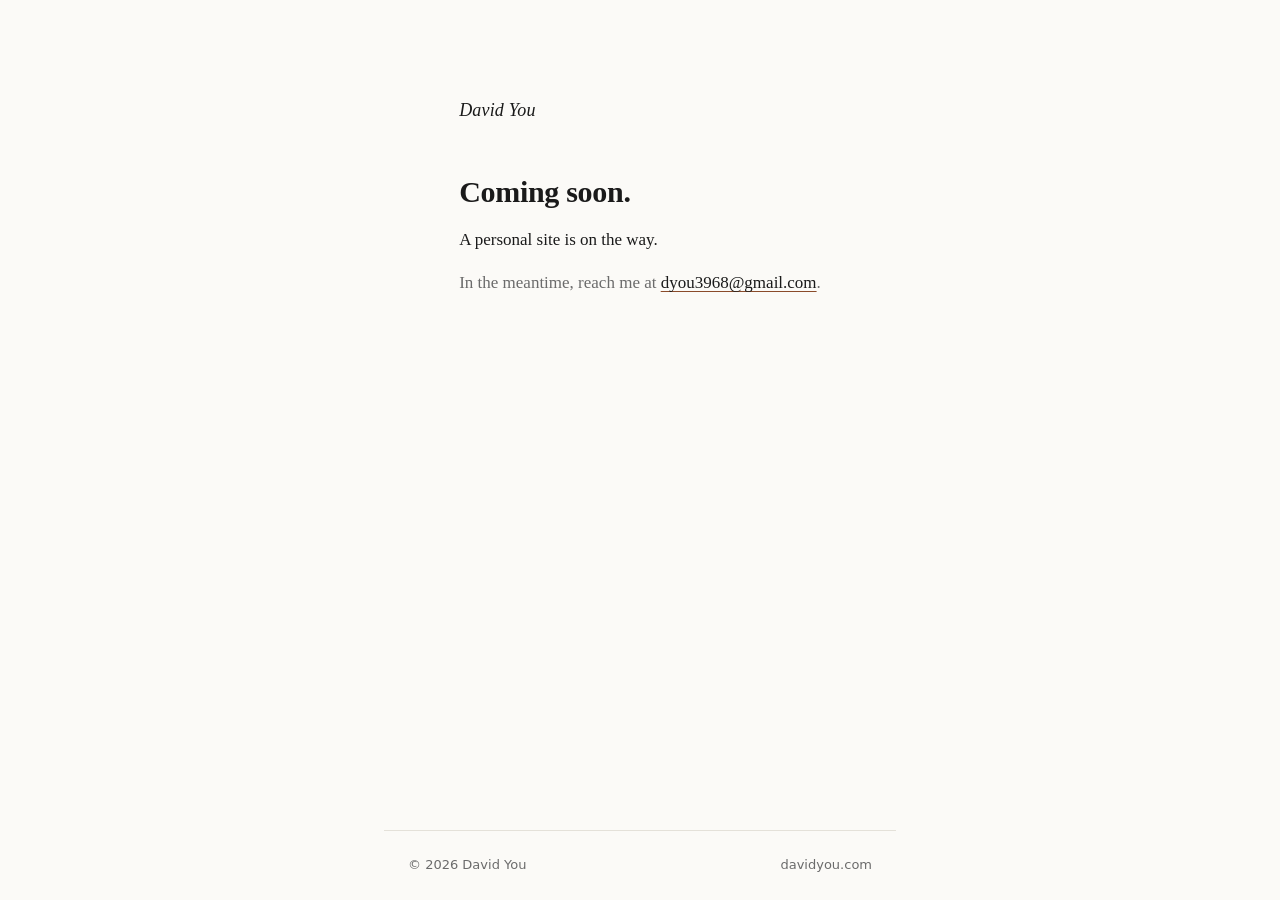
==== index.html @ a307238a "Initial commit: coming-soon landing page Static single-page site with CNAME for davidyou.com, README" ====
<!doctype html>
<html lang="en">
<head>
  <meta charset="utf-8" />
  <meta name="viewport" content="width=device-width, initial-scale=1" />
  <title>David You</title>
  <meta name="description" content="David You — personal site. Coming soon." />
  <style>
    :root {
      --bg: #fbfaf7;
      --ink: #1a1a1a;
      --muted: #6b6b6b;
      --rule: #e4e1d9;
      --accent: #8a4b2a;
      --serif: "Source Serif Pro", "Source Serif 4", "Charter", "Georgia", serif;
      --sans: "Inter", system-ui, -apple-system, "Segoe UI", sans-serif;
    }

    * { box-sizing: border-box; }

    html { -webkit-text-size-adjust: 100%; }

    body {
      margin: 0;
      min-height: 100vh;
      background: var(--bg);
      color: var(--ink);
      font-family: var(--serif);
      font-size: 1.0625rem;
      line-height: 1.6;
      font-feature-settings: "kern", "liga";
      -webkit-font-smoothing: antialiased;
      display: flex;
      flex-direction: column;
    }

    a {
      color: var(--ink);
      text-decoration: underline;
      text-decoration-color: var(--accent);
      text-decoration-thickness: 1px;
      text-underline-offset: 3px;
    }
    a:hover { color: var(--accent); }

    main {
      flex: 1;
      max-width: 32rem;
      margin: 0 auto;
      padding: 6rem 1.5rem 2rem;
    }

    .name {
      font-family: var(--serif);
      font-style: italic;
      font-size: 1.125rem;
      letter-spacing: 0.01em;
      margin-bottom: 3rem;
    }

    h1 {
      font-size: 1.875rem;
      line-height: 1.25;
      font-weight: 600;
      margin: 0 0 1rem;
      letter-spacing: -0.01em;
    }

    p { margin: 0 0 1rem; color: var(--muted); }
    p.lede { color: var(--ink); }

    footer {
      max-width: 32rem;
      width: 100%;
      margin: 0 auto;
      padding: 1.5rem;
      border-top: 1px solid var(--rule);
      font-family: var(--sans);
      font-size: 0.8125rem;
      color: var(--muted);
      display: flex;
      justify-content: space-between;
    }
  </style>
</head>
<body>
  <main>
    <div class="name">David You</div>
    <h1>Coming soon.</h1>
    <p class="lede">A personal site is on the way.</p>
    <p>In the meantime, reach me at <a href="mailto:dyou3968@gmail.com">dyou3968@gmail.com</a>.</p>
  </main>

  <footer>
    <span>&copy; 2026 David You</span>
    <span>davidyou.com</span>
  </footer>
</body>
</html>
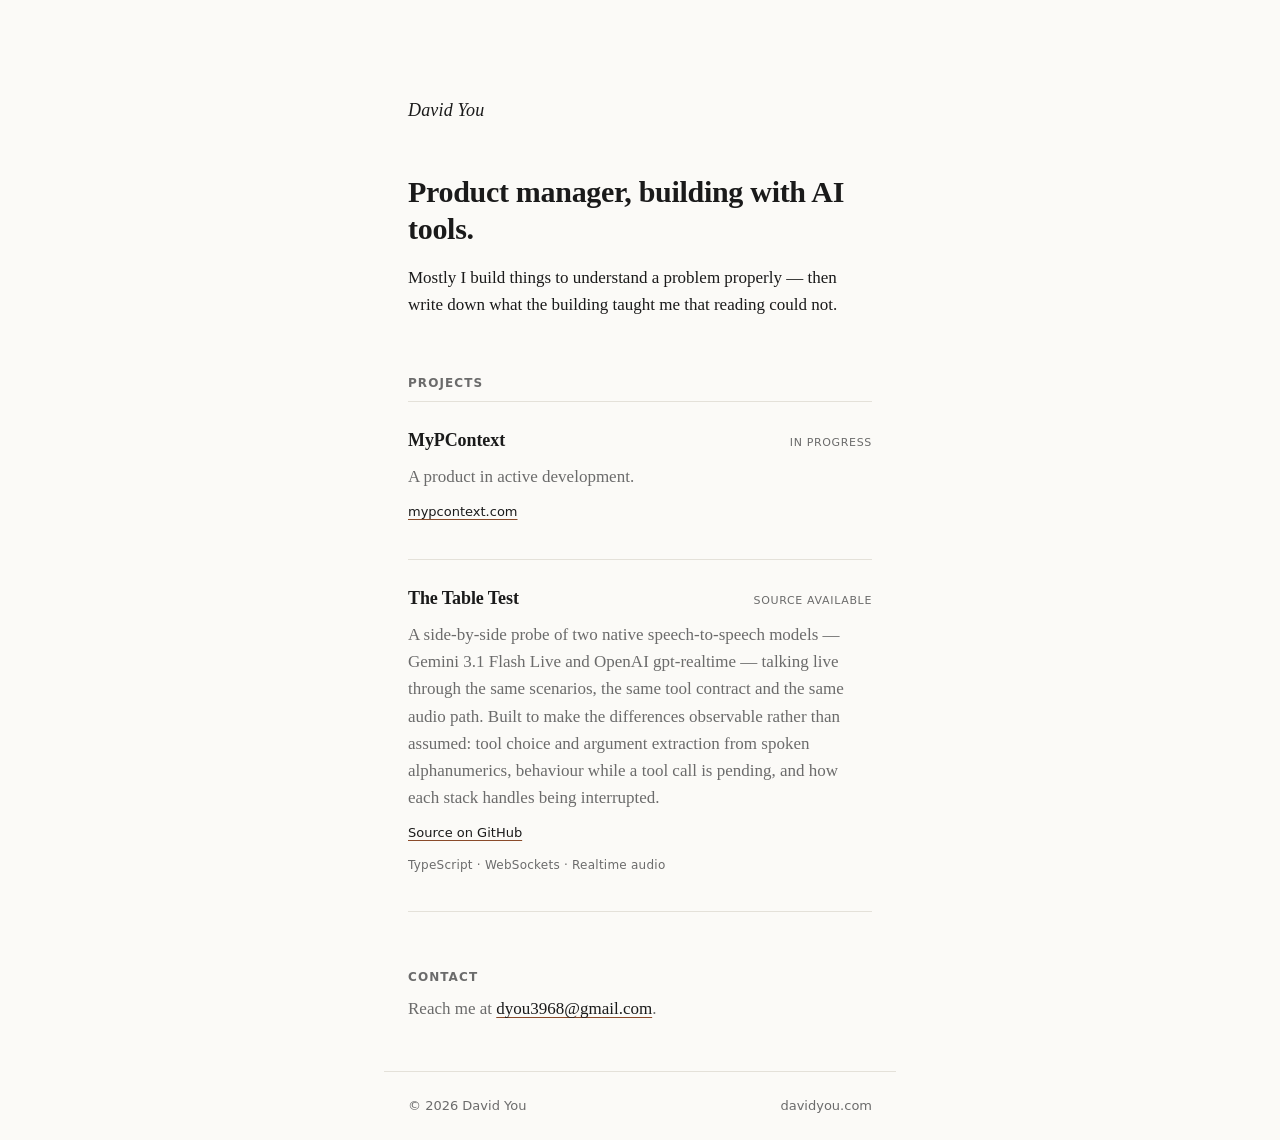
==== commit 109b8e2b: "Replace placeholder with a projects page Adds MyPContext and The Table Test, with a status label per" ====
--- a/index.html
+++ b/index.html
@@ -4,7 +4,7 @@
   <meta charset="utf-8" />
   <meta name="viewport" content="width=device-width, initial-scale=1" />
   <title>David You</title>
-  <meta name="description" content="David You — personal site. Coming soon." />
+  <meta name="description" content="David You — product manager. Projects and writing." />
   <style>
     :root {
       --bg: #fbfaf7;
@@ -69,6 +69,65 @@
     p { margin: 0 0 1rem; color: var(--muted); }
     p.lede { color: var(--ink); }
 
+    h2 {
+      font-family: var(--sans);
+      font-size: 0.75rem;
+      font-weight: 600;
+      letter-spacing: 0.09em;
+      text-transform: uppercase;
+      color: var(--muted);
+      margin: 3.5rem 0 0.5rem;
+    }
+
+    .project {
+      padding: 1.5rem 0;
+      border-bottom: 1px solid var(--rule);
+    }
+    .project:first-of-type { border-top: 1px solid var(--rule); }
+
+    .project-head {
+      display: flex;
+      align-items: baseline;
+      justify-content: space-between;
+      gap: 1rem;
+      margin-bottom: 0.5rem;
+    }
+    .project h3 {
+      font-family: var(--serif);
+      font-size: 1.125rem;
+      font-weight: 600;
+      margin: 0;
+      letter-spacing: -0.005em;
+    }
+    .status {
+      font-family: var(--sans);
+      font-size: 0.6875rem;
+      letter-spacing: 0.06em;
+      text-transform: uppercase;
+      color: var(--muted);
+      white-space: nowrap;
+      flex: none;
+    }
+    .project p { margin: 0 0 0.75rem; }
+
+    .links {
+      font-family: var(--sans);
+      font-size: 0.8125rem;
+      display: flex;
+      flex-wrap: wrap;
+      gap: 0.375rem 0.875rem;
+      align-items: baseline;
+      color: var(--muted);
+    }
+    .links .sep { color: var(--rule); }
+    .stack {
+      font-family: var(--sans);
+      font-size: 0.75rem;
+      color: var(--muted);
+      letter-spacing: 0.02em;
+      margin-top: 0.625rem;
+    }
+
     footer {
       max-width: 32rem;
       width: 100%;
@@ -86,14 +145,62 @@
 <body>
   <main>
     <div class="name">David You</div>
-    <h1>Coming soon.</h1>
-    <p class="lede">A personal site is on the way.</p>
-    <p>In the meantime, reach me at <a href="mailto:dyou3968@gmail.com">dyou3968@gmail.com</a>.</p>
+    <h1>Product manager, building with AI tools.</h1>
+    <p class="lede">
+      Mostly I build things to understand a problem properly — then write down what
+      the building taught me that reading could not.
+    </p>
+
+    <h2>Projects</h2>
+
+    <article class="project">
+      <div class="project-head">
+        <h3>MyPContext</h3>
+        <span class="status">In progress</span>
+      </div>
+      <p>
+        <!-- TODO: replace with a real one-or-two-sentence description. -->
+        A product in active development.
+      </p>
+      <p class="links">
+        <a href="https://mypcontext.com">mypcontext.com</a>
+      </p>
+    </article>
+
+    <article class="project">
+      <div class="project-head">
+        <h3>The Table Test</h3>
+        <span class="status">Source available</span>
+      </div>
+      <p>
+        A side-by-side probe of two native speech-to-speech models — Gemini 3.1 Flash
+        Live and OpenAI gpt-realtime — talking live through the same scenarios, the
+        same tool contract and the same audio path. Built to make the differences
+        observable rather than assumed: tool choice and argument extraction from
+        spoken alphanumerics, behaviour while a tool call is pending, and how each
+        stack handles being interrupted.
+      </p>
+      <p class="links">
+        <a href="https://github.com/dyou3968/voice-model-testing">Source on GitHub</a>
+        <!-- When the live demo is deployed, add:
+        <span class="sep">/</span>
+        <a href="https://table-test.davidyou.com">Live demo</a>
+        -->
+      </p>
+      <p class="stack">TypeScript · WebSockets · Realtime audio</p>
+    </article>
+
+    <h2>Contact</h2>
+    <p>Reach me at <a href="mailto:dyou3968@gmail.com">dyou3968@gmail.com</a>.</p>
   </main>
 
   <footer>
     <span>&copy; 2026 David You</span>
     <span>davidyou.com</span>
   </footer>
+
+  <!-- Cloudflare Web Analytics -->
+  <script defer src='https://static.cloudflareinsights.com/beacon.min.js' data-cf-beacon='{"token": "aa0816f0eac7498e880ecd4e5dc414f1"}'></script>
+  <!-- End Cloudflare Web Analytics -->
 </body>
 </html>
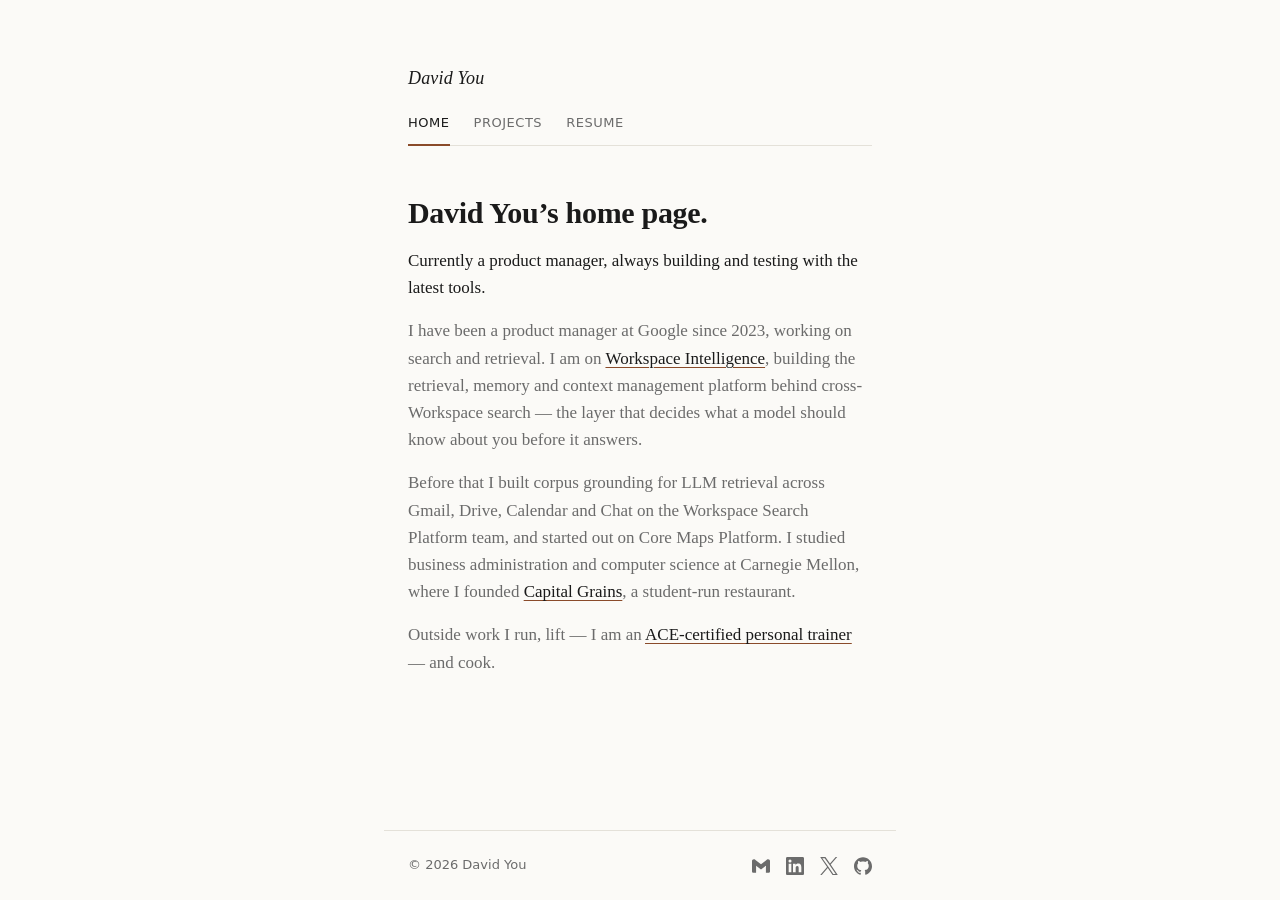
==== commit 81e41eff: "Add resume tab, flesh out home page, describe MyPContext Home now carries a short bio: Google since " ====
--- a/index.html
+++ b/index.html
@@ -4,199 +4,65 @@
   <meta charset="utf-8" />
   <meta name="viewport" content="width=device-width, initial-scale=1" />
   <title>David You</title>
-  <meta name="description" content="David You — product manager. Projects and writing." />
-  <style>
-    :root {
-      --bg: #fbfaf7;
-      --ink: #1a1a1a;
-      --muted: #6b6b6b;
-      --rule: #e4e1d9;
-      --accent: #8a4b2a;
-      --serif: "Source Serif Pro", "Source Serif 4", "Charter", "Georgia", serif;
-      --sans: "Inter", system-ui, -apple-system, "Segoe UI", sans-serif;
-    }
-
-    * { box-sizing: border-box; }
-
-    html { -webkit-text-size-adjust: 100%; }
-
-    body {
-      margin: 0;
-      min-height: 100vh;
-      background: var(--bg);
-      color: var(--ink);
-      font-family: var(--serif);
-      font-size: 1.0625rem;
-      line-height: 1.6;
-      font-feature-settings: "kern", "liga";
-      -webkit-font-smoothing: antialiased;
-      display: flex;
-      flex-direction: column;
-    }
-
-    a {
-      color: var(--ink);
-      text-decoration: underline;
-      text-decoration-color: var(--accent);
-      text-decoration-thickness: 1px;
-      text-underline-offset: 3px;
-    }
-    a:hover { color: var(--accent); }
-
-    main {
-      flex: 1;
-      max-width: 32rem;
-      margin: 0 auto;
-      padding: 6rem 1.5rem 2rem;
-    }
-
-    .name {
-      font-family: var(--serif);
-      font-style: italic;
-      font-size: 1.125rem;
-      letter-spacing: 0.01em;
-      margin-bottom: 3rem;
-    }
-
-    h1 {
-      font-size: 1.875rem;
-      line-height: 1.25;
-      font-weight: 600;
-      margin: 0 0 1rem;
-      letter-spacing: -0.01em;
-    }
-
-    p { margin: 0 0 1rem; color: var(--muted); }
-    p.lede { color: var(--ink); }
-
-    h2 {
-      font-family: var(--sans);
-      font-size: 0.75rem;
-      font-weight: 600;
-      letter-spacing: 0.09em;
-      text-transform: uppercase;
-      color: var(--muted);
-      margin: 3.5rem 0 0.5rem;
-    }
-
-    .project {
-      padding: 1.5rem 0;
-      border-bottom: 1px solid var(--rule);
-    }
-    .project:first-of-type { border-top: 1px solid var(--rule); }
-
-    .project-head {
-      display: flex;
-      align-items: baseline;
-      justify-content: space-between;
-      gap: 1rem;
-      margin-bottom: 0.5rem;
-    }
-    .project h3 {
-      font-family: var(--serif);
-      font-size: 1.125rem;
-      font-weight: 600;
-      margin: 0;
-      letter-spacing: -0.005em;
-    }
-    .status {
-      font-family: var(--sans);
-      font-size: 0.6875rem;
-      letter-spacing: 0.06em;
-      text-transform: uppercase;
-      color: var(--muted);
-      white-space: nowrap;
-      flex: none;
-    }
-    .project p { margin: 0 0 0.75rem; }
-
-    .links {
-      font-family: var(--sans);
-      font-size: 0.8125rem;
-      display: flex;
-      flex-wrap: wrap;
-      gap: 0.375rem 0.875rem;
-      align-items: baseline;
-      color: var(--muted);
-    }
-    .links .sep { color: var(--rule); }
-    .stack {
-      font-family: var(--sans);
-      font-size: 0.75rem;
-      color: var(--muted);
-      letter-spacing: 0.02em;
-      margin-top: 0.625rem;
-    }
-
-    footer {
-      max-width: 32rem;
-      width: 100%;
-      margin: 0 auto;
-      padding: 1.5rem;
-      border-top: 1px solid var(--rule);
-      font-family: var(--sans);
-      font-size: 0.8125rem;
-      color: var(--muted);
-      display: flex;
-      justify-content: space-between;
-    }
-  </style>
+  <meta name="description" content="David You's home page. Product manager at Google Workspace Intelligence." />
+  <link rel="stylesheet" href="./styles.css" />
 </head>
 <body>
   <main>
     <div class="name">David You</div>
-    <h1>Product manager, building with AI tools.</h1>
+
+    <nav class="tabs" aria-label="Sections">
+      <a href="./" aria-current="page">Home</a>
+      <a href="./projects.html">Projects</a>
+      <a href="./resume.html">Resume</a>
+    </nav>
+
+    <h1>David You&rsquo;s home page.</h1>
     <p class="lede">
-      Mostly I build things to understand a problem properly — then write down what
-      the building taught me that reading could not.
+      Currently a product manager, always building and testing with the latest tools.
     </p>
 
-    <h2>Projects</h2>
+    <p>
+      I have been a product manager at Google since 2023, working on search and
+      retrieval. I am on
+      <a href="https://workspace.google.com/blog/product-announcements/introducing-workspace-intelligence">Workspace&nbsp;Intelligence</a>,
+      building the retrieval, memory and context management platform behind
+      cross-Workspace search &mdash; the layer that decides what a model should
+      know about you before it answers.
+    </p>
 
-    <article class="project">
-      <div class="project-head">
-        <h3>MyPContext</h3>
-        <span class="status">In progress</span>
-      </div>
-      <p>
-        <!-- TODO: replace with a real one-or-two-sentence description. -->
-        A product in active development.
-      </p>
-      <p class="links">
-        <a href="https://mypcontext.com">mypcontext.com</a>
-      </p>
-    </article>
+    <p>
+      Before that I built corpus grounding for LLM retrieval across Gmail, Drive,
+      Calendar and Chat on the Workspace Search Platform team, and started out on
+      Core Maps Platform. I studied business administration and computer science at
+      Carnegie Mellon, where I founded
+      <a href="https://apps.studentaffairs.cmu.edu/dining/conceptinfo/Concept/179">Capital&nbsp;Grains</a>,
+      a student-run restaurant.
+    </p>
 
-    <article class="project">
-      <div class="project-head">
-        <h3>The Table Test</h3>
-        <span class="status">Source available</span>
-      </div>
-      <p>
-        A side-by-side probe of two native speech-to-speech models — Gemini 3.1 Flash
-        Live and OpenAI gpt-realtime — talking live through the same scenarios, the
-        same tool contract and the same audio path. Built to make the differences
-        observable rather than assumed: tool choice and argument extraction from
-        spoken alphanumerics, behaviour while a tool call is pending, and how each
-        stack handles being interrupted.
-      </p>
-      <p class="links">
-        <a href="https://github.com/dyou3968/voice-model-testing">Source on GitHub</a>
-        <!-- When the live demo is deployed, add:
-        <span class="sep">/</span>
-        <a href="https://table-test.davidyou.com">Live demo</a>
-        -->
-      </p>
-      <p class="stack">TypeScript · WebSockets · Realtime audio</p>
-    </article>
-
-    <h2>Contact</h2>
-    <p>Reach me at <a href="mailto:dyou3968@gmail.com">dyou3968@gmail.com</a>.</p>
+    <p>
+      Outside work I run, lift &mdash; I am an
+      <a href="https://credentials.acefitness.org/de1dcf77-3d2c-4e27-9408-3695ef23fad5">ACE-certified personal trainer</a>
+      &mdash; and cook.
+    </p>
   </main>
 
   <footer>
     <span>&copy; 2026 David You</span>
-    <span>davidyou.com</span>
+    <div class="socials">
+      <a class="gmail" href="mailto:dyou3968@gmail.com" aria-label="Email" title="Email">
+        <svg viewBox="0 0 24 24" role="img" aria-hidden="true" focusable="false"><path d="M24 5.457v13.909c0 .904-.732 1.636-1.636 1.636h-3.819V11.73L12 16.64l-6.545-4.91v9.273H1.636A1.636 1.636 0 0 1 0 19.366V5.457c0-2.023 2.309-3.178 3.927-1.964L5.455 4.64 12 9.548l6.545-4.91 1.528-1.145C21.69 2.28 24 3.434 24 5.457z"/></svg>
+      </a>
+      <a class="linkedin" href="https://www.linkedin.com/in/david-s-you/" aria-label="LinkedIn" title="LinkedIn" target="_blank" rel="noopener me">
+        <svg viewBox="0 0 24 24" role="img" aria-hidden="true" focusable="false"><path d="M20.447 20.452h-3.554v-5.569c0-1.328-.027-3.037-1.852-3.037-1.853 0-2.136 1.445-2.136 2.939v5.667H9.351V9h3.414v1.561h.046c.477-.9 1.637-1.85 3.37-1.85 3.601 0 4.267 2.37 4.267 5.455v6.286zM5.337 7.433a2.062 2.062 0 0 1-2.063-2.065 2.064 2.064 0 1 1 2.063 2.065zm1.782 13.019H3.555V9h3.564v11.452zM22.225 0H1.771C.792 0 0 .774 0 1.729v20.542C0 23.227.792 24 1.771 24h20.451C23.2 24 24 23.227 24 22.271V1.729C24 .774 23.2 0 22.222 0h.003z"/></svg>
+      </a>
+      <a class="x" href="https://x.com/davidsyou" aria-label="X" title="X" target="_blank" rel="noopener me">
+        <svg viewBox="0 0 24 24" role="img" aria-hidden="true" focusable="false"><path d="M14.234 10.162 22.977 0h-2.072l-7.591 8.824L7.251 0H.258l9.168 13.343L.258 24H2.33l8.016-9.318L16.749 24h6.993zm-2.837 3.299-.929-1.329L3.076 1.56h3.182l5.965 8.532.929 1.329 7.754 11.09h-3.182z"/></svg>
+      </a>
+      <a class="github" href="https://github.com/dyou3968" aria-label="GitHub" title="GitHub" target="_blank" rel="noopener me">
+        <svg viewBox="0 0 24 24" role="img" aria-hidden="true" focusable="false"><path d="M12 .297c-6.63 0-12 5.373-12 12 0 5.303 3.438 9.8 8.205 11.385.6.113.82-.258.82-.577 0-.285-.01-1.04-.015-2.04-3.338.724-4.042-1.61-4.042-1.61C4.422 18.07 3.633 17.7 3.633 17.7c-1.087-.744.084-.729.084-.729 1.205.084 1.838 1.236 1.838 1.236 1.07 1.835 2.809 1.305 3.495.998.108-.776.417-1.305.76-1.605-2.665-.3-5.466-1.332-5.466-5.93 0-1.31.465-2.38 1.235-3.22-.135-.303-.54-1.523.105-3.176 0 0 1.005-.322 3.3 1.23.96-.267 1.98-.399 3-.405 1.02.006 2.04.138 3 .405 2.28-1.552 3.285-1.23 3.285-1.23.645 1.653.24 2.873.12 3.176.765.84 1.23 1.91 1.23 3.22 0 4.61-2.805 5.625-5.475 5.92.42.36.81 1.096.81 2.22 0 1.606-.015 2.896-.015 3.286 0 .315.21.69.825.57C20.565 22.092 24 17.592 24 12.297c0-6.627-5.373-12-12-12"/></svg>
+      </a>
+    </div>
   </footer>
 
   <!-- Cloudflare Web Analytics -->
--- a/styles.css
+++ b/styles.css
@@ -0,0 +1,266 @@
+:root {
+  --bg: #fbfaf7;
+  --ink: #1a1a1a;
+  --muted: #6b6b6b;
+  --rule: #e4e1d9;
+  --accent: #8a4b2a;
+  --serif: "Source Serif Pro", "Source Serif 4", "Charter", "Georgia", serif;
+  --sans: "Inter", system-ui, -apple-system, "Segoe UI", sans-serif;
+  --measure: 32rem;
+}
+
+* { box-sizing: border-box; }
+html { -webkit-text-size-adjust: 100%; }
+
+body {
+  margin: 0;
+  min-height: 100vh;
+  background: var(--bg);
+  color: var(--ink);
+  font-family: var(--serif);
+  font-size: 1.0625rem;
+  line-height: 1.6;
+  font-feature-settings: "kern", "liga";
+  -webkit-font-smoothing: antialiased;
+  display: flex;
+  flex-direction: column;
+}
+
+a {
+  color: var(--ink);
+  text-decoration: underline;
+  text-decoration-color: var(--accent);
+  text-decoration-thickness: 1px;
+  text-underline-offset: 3px;
+}
+a:hover { color: var(--accent); }
+
+main {
+  flex: 1;
+  width: 100%;
+  max-width: var(--measure);
+  margin: 0 auto;
+  padding: 4rem 1.5rem 2rem;
+}
+/* Dense, bulleted content needs more room than running prose. */
+main.wide { max-width: 40rem; }
+
+.name {
+  font-family: var(--serif);
+  font-style: italic;
+  font-size: 1.125rem;
+  letter-spacing: 0.01em;
+  margin-bottom: 1.25rem;
+}
+
+/* ---- tabs ---- */
+nav.tabs {
+  display: flex;
+  gap: 1.5rem;
+  border-bottom: 1px solid var(--rule);
+  margin-bottom: 3rem;
+}
+nav.tabs a {
+  font-family: var(--sans);
+  font-size: 0.8125rem;
+  letter-spacing: 0.04em;
+  text-transform: uppercase;
+  color: var(--muted);
+  text-decoration: none;
+  padding: 0 0 0.625rem;
+  margin-bottom: -1px;
+  border-bottom: 2px solid transparent;
+}
+nav.tabs a:hover { color: var(--ink); }
+nav.tabs a[aria-current="page"] {
+  color: var(--ink);
+  border-bottom-color: var(--accent);
+}
+
+h1 {
+  font-size: 1.875rem;
+  line-height: 1.25;
+  font-weight: 600;
+  margin: 0 0 1rem;
+  letter-spacing: -0.01em;
+}
+
+p { margin: 0 0 1rem; color: var(--muted); }
+p.lede { color: var(--ink); }
+
+h2 {
+  font-family: var(--sans);
+  font-size: 0.75rem;
+  font-weight: 600;
+  letter-spacing: 0.09em;
+  text-transform: uppercase;
+  color: var(--muted);
+  margin: 3rem 0 0.75rem;
+  padding-bottom: 0.5rem;
+  border-bottom: 1px solid var(--rule);
+}
+h1 + h2 { margin-top: 2rem; }
+
+/* ---- resume ---- */
+.role { margin-bottom: 2.25rem; }
+
+.role-head {
+  display: flex;
+  align-items: baseline;
+  justify-content: space-between;
+  gap: 1rem;
+  flex-wrap: wrap;
+}
+.role h3 {
+  font-family: var(--serif);
+  font-size: 1.0625rem;
+  font-weight: 600;
+  margin: 0;
+  letter-spacing: -0.005em;
+}
+.role .where {
+  font-family: var(--sans);
+  font-size: 0.8125rem;
+  color: var(--muted);
+  white-space: nowrap;
+}
+.role .when {
+  font-family: var(--sans);
+  font-size: 0.75rem;
+  color: var(--muted);
+  letter-spacing: 0.01em;
+  margin: 0.25rem 0 0.75rem;
+}
+
+.role h4 {
+  font-family: var(--sans);
+  font-size: 0.8125rem;
+  font-weight: 600;
+  color: var(--ink);
+  margin: 1.5rem 0 0.5rem;
+  display: flex;
+  align-items: baseline;
+  justify-content: space-between;
+  gap: 1rem;
+  flex-wrap: wrap;
+}
+.role h4 .dates {
+  font-weight: 400;
+  color: var(--muted);
+  font-size: 0.75rem;
+  white-space: nowrap;
+}
+
+.role ul, ul.plain {
+  margin: 0;
+  padding: 0;
+  list-style: none;
+}
+.role li, ul.plain li {
+  position: relative;
+  padding-left: 1rem;
+  margin-bottom: 0.5rem;
+  color: var(--muted);
+  font-size: 1rem;
+  line-height: 1.55;
+}
+.role li::before, ul.plain li::before {
+  content: "\2013";
+  position: absolute;
+  left: 0;
+  color: var(--rule);
+}
+ul.plain li { color: var(--ink); }
+
+/* ---- projects ---- */
+.project {
+  padding: 1.5rem 0;
+  border-bottom: 1px solid var(--rule);
+}
+.project:first-of-type { border-top: 1px solid var(--rule); }
+
+.project-head {
+  display: flex;
+  align-items: baseline;
+  justify-content: space-between;
+  gap: 1rem;
+  margin-bottom: 0.5rem;
+}
+.project h3 {
+  font-family: var(--serif);
+  font-size: 1.125rem;
+  font-weight: 600;
+  margin: 0;
+  letter-spacing: -0.005em;
+}
+.status {
+  font-family: var(--sans);
+  font-size: 0.6875rem;
+  letter-spacing: 0.06em;
+  text-transform: uppercase;
+  color: var(--muted);
+  white-space: nowrap;
+  flex: none;
+}
+.project p { margin: 0 0 0.75rem; }
+
+.links {
+  font-family: var(--sans);
+  font-size: 0.8125rem;
+  display: flex;
+  flex-wrap: wrap;
+  gap: 0.375rem 0.875rem;
+  align-items: baseline;
+}
+.stack {
+  font-family: var(--sans);
+  font-size: 0.75rem;
+  color: var(--muted);
+  letter-spacing: 0.02em;
+  margin-top: 0.625rem;
+}
+
+/* ---- footer + socials ---- */
+footer {
+  max-width: var(--measure);
+  width: 100%;
+  margin: 0 auto;
+  padding: 1.5rem;
+  border-top: 1px solid var(--rule);
+  font-family: var(--sans);
+  font-size: 0.8125rem;
+  color: var(--muted);
+  display: flex;
+  justify-content: space-between;
+  align-items: center;
+  gap: 1rem;
+}
+
+.socials {
+  display: flex;
+  align-items: center;
+  gap: 1rem;
+}
+.socials a {
+  display: inline-flex;
+  color: var(--muted);
+  text-decoration: none;
+  transition: color 0.12s ease;
+}
+.socials svg {
+  width: 18px;
+  height: 18px;
+  fill: currentColor;
+  display: block;
+}
+/* Monochrome by default so the logos sit inside the page's palette; each
+   picks up its own brand colour on hover. */
+.socials a:hover { color: var(--brand, var(--accent)); }
+.socials a.gmail    { --brand: #EA4335; }
+.socials a.linkedin { --brand: #0A66C2; }
+.socials a.x        { --brand: #000000; }
+.socials a.github   { --brand: #181717; }
+
+@media (max-width: 30rem) {
+  footer { flex-direction: column; align-items: flex-start; gap: 0.875rem; }
+}
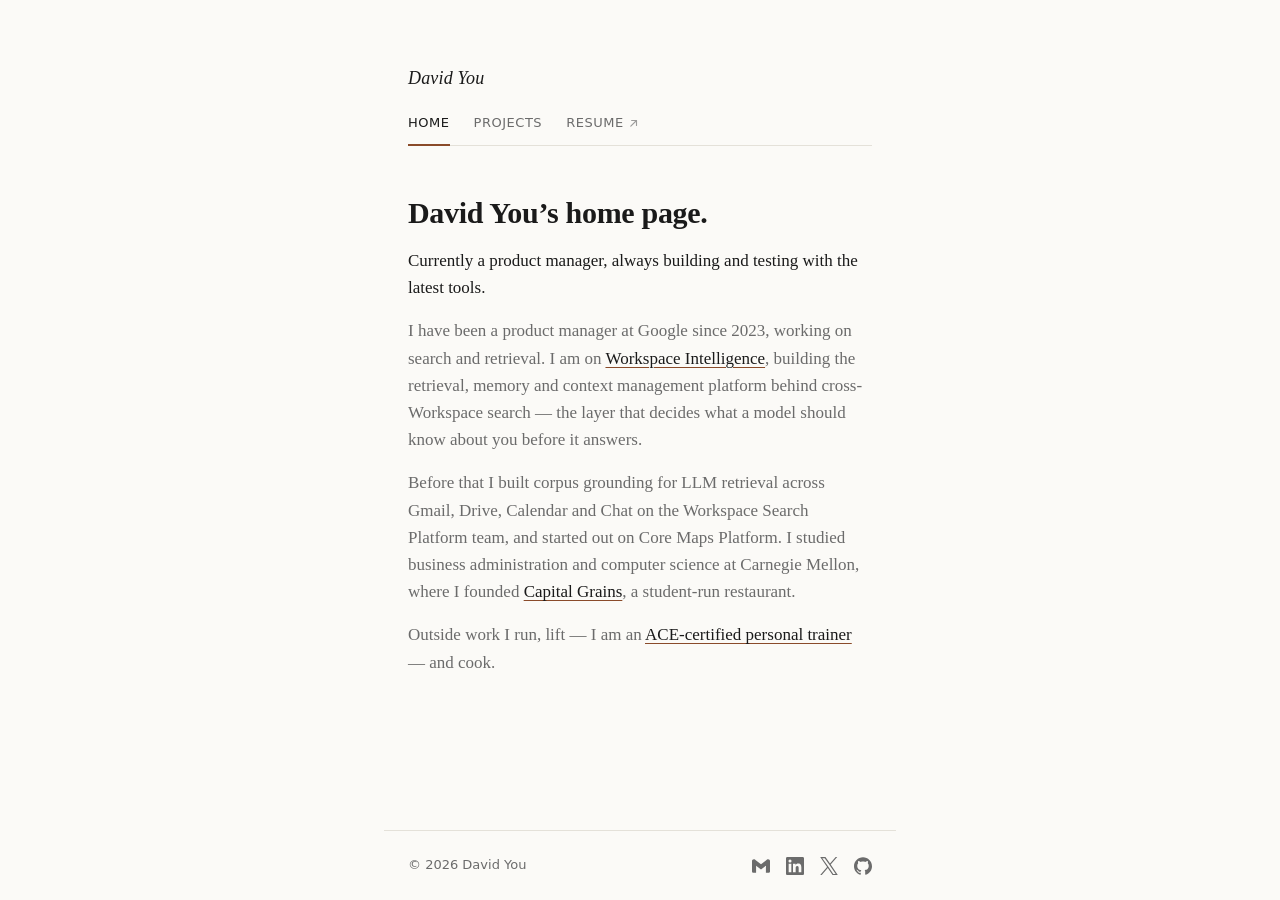
==== commit aed14fb1: "Point the Resume tab at the source document Replaces resume.html with a direct link to the Google Do" ====
--- a/index.html
+++ b/index.html
@@ -14,7 +14,7 @@
     <nav class="tabs" aria-label="Sections">
       <a href="./" aria-current="page">Home</a>
       <a href="./projects.html">Projects</a>
-      <a href="./resume.html">Resume</a>
+      <a href="https://docs.google.com/document/d/1HBEJskHGjuzMoGivcqcvp-BV-8JWV4KpvPUc_ppLhkY/edit?tab=t.0" target="_blank" rel="noopener">Resume<svg class="ext" viewBox="0 0 12 12" aria-hidden="true" focusable="false"><path d="M3.5 2h6.5v6.5M10 2 2.4 9.6"/></svg><span class="visually-hidden"> (opens in a new tab)</span></a>
     </nav>
 
     <h1>David You&rsquo;s home page.</h1>
--- a/styles.css
+++ b/styles.css
@@ -42,8 +42,6 @@
   margin: 0 auto;
   padding: 4rem 1.5rem 2rem;
 }
-/* Dense, bulleted content needs more room than running prose. */
-main.wide { max-width: 40rem; }
 
 .name {
   font-family: var(--serif);
@@ -71,7 +69,36 @@
   margin-bottom: -1px;
   border-bottom: 2px solid transparent;
 }
+nav.tabs a {
+  display: inline-flex;
+  align-items: center;
+  gap: 0.3rem;
+}
 nav.tabs a:hover { color: var(--ink); }
+
+/* Marks a tab that leaves the site. */
+.ext {
+  width: 9px;
+  height: 9px;
+  fill: none;
+  stroke: currentColor;
+  stroke-width: 1.5;
+  stroke-linecap: round;
+  stroke-linejoin: round;
+  opacity: 0.65;
+}
+
+.visually-hidden {
+  position: absolute;
+  width: 1px;
+  height: 1px;
+  margin: -1px;
+  padding: 0;
+  overflow: hidden;
+  clip: rect(0 0 0 0);
+  white-space: nowrap;
+  border: 0;
+}
 nav.tabs a[aria-current="page"] {
   color: var(--ink);
   border-bottom-color: var(--accent);
@@ -100,125 +127,6 @@
   border-bottom: 1px solid var(--rule);
 }
 h1 + h2 { margin-top: 2rem; }
-
-/* ---- resume ---- */
-.role { margin-bottom: 2.25rem; }
-
-.role-head {
-  display: flex;
-  align-items: baseline;
-  justify-content: space-between;
-  gap: 1rem;
-  flex-wrap: wrap;
-}
-.role h3 {
-  font-family: var(--serif);
-  font-size: 1.0625rem;
-  font-weight: 600;
-  margin: 0;
-  letter-spacing: -0.005em;
-}
-.role .where {
-  font-family: var(--sans);
-  font-size: 0.8125rem;
-  color: var(--muted);
-  white-space: nowrap;
-}
-.role .when {
-  font-family: var(--sans);
-  font-size: 0.75rem;
-  color: var(--muted);
-  letter-spacing: 0.01em;
-  margin: 0.25rem 0 0.75rem;
-}
-
-.role h4 {
-  font-family: var(--sans);
-  font-size: 0.8125rem;
-  font-weight: 600;
-  color: var(--ink);
-  margin: 1.5rem 0 0.5rem;
-  display: flex;
-  align-items: baseline;
-  justify-content: space-between;
-  gap: 1rem;
-  flex-wrap: wrap;
-}
-.role h4 .dates {
-  font-weight: 400;
-  color: var(--muted);
-  font-size: 0.75rem;
-  white-space: nowrap;
-}
-
-.role ul, ul.plain {
-  margin: 0;
-  padding: 0;
-  list-style: none;
-}
-.role li, ul.plain li {
-  position: relative;
-  padding-left: 1rem;
-  margin-bottom: 0.5rem;
-  color: var(--muted);
-  font-size: 1rem;
-  line-height: 1.55;
-}
-.role li::before, ul.plain li::before {
-  content: "\2013";
-  position: absolute;
-  left: 0;
-  color: var(--rule);
-}
-ul.plain li { color: var(--ink); }
-
-/* ---- projects ---- */
-.project {
-  padding: 1.5rem 0;
-  border-bottom: 1px solid var(--rule);
-}
-.project:first-of-type { border-top: 1px solid var(--rule); }
-
-.project-head {
-  display: flex;
-  align-items: baseline;
-  justify-content: space-between;
-  gap: 1rem;
-  margin-bottom: 0.5rem;
-}
-.project h3 {
-  font-family: var(--serif);
-  font-size: 1.125rem;
-  font-weight: 600;
-  margin: 0;
-  letter-spacing: -0.005em;
-}
-.status {
-  font-family: var(--sans);
-  font-size: 0.6875rem;
-  letter-spacing: 0.06em;
-  text-transform: uppercase;
-  color: var(--muted);
-  white-space: nowrap;
-  flex: none;
-}
-.project p { margin: 0 0 0.75rem; }
-
-.links {
-  font-family: var(--sans);
-  font-size: 0.8125rem;
-  display: flex;
-  flex-wrap: wrap;
-  gap: 0.375rem 0.875rem;
-  align-items: baseline;
-}
-.stack {
-  font-family: var(--sans);
-  font-size: 0.75rem;
-  color: var(--muted);
-  letter-spacing: 0.02em;
-  margin-top: 0.625rem;
-}
 
 /* ---- footer + socials ---- */
 footer {
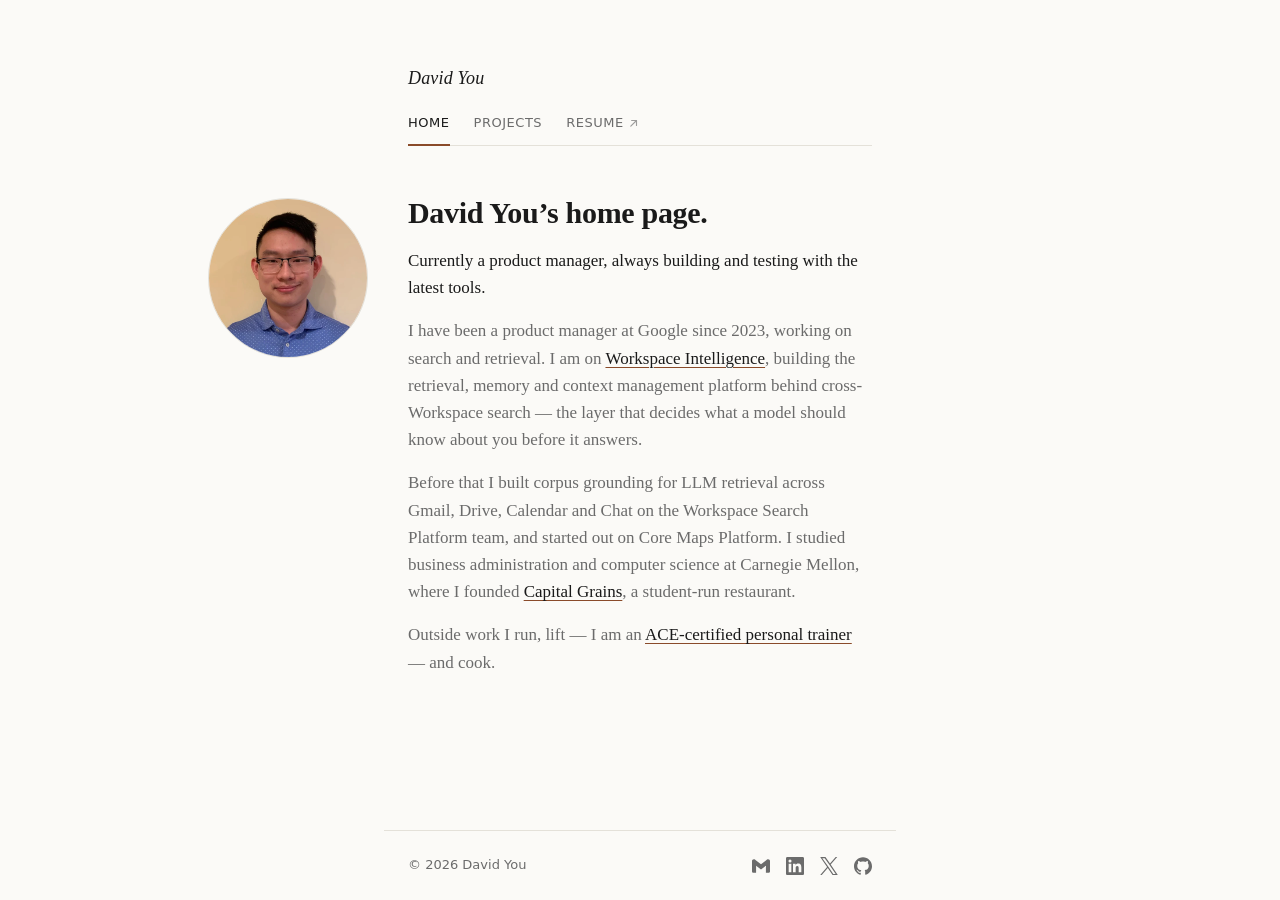
==== commit 02e24b50: "Add portrait to the left of the home page intro The photo sits in the left margin beside the heading" ====
--- a/index.html
+++ b/index.html
@@ -14,13 +14,16 @@
     <nav class="tabs" aria-label="Sections">
       <a href="./" aria-current="page">Home</a>
       <a href="./projects.html">Projects</a>
-      <a href="https://docs.google.com/document/d/1HBEJskHGjuzMoGivcqcvp-BV-8JWV4KpvPUc_ppLhkY/edit?tab=t.0" target="_blank" rel="noopener">Resume<svg class="ext" viewBox="0 0 12 12" aria-hidden="true" focusable="false"><path d="M3.5 2h6.5v6.5M10 2 2.4 9.6"/></svg><span class="visually-hidden"> (opens in a new tab)</span></a>
+      <a href="https://drive.google.com/file/d/1iJ3WU7tG5OrJ4wRIA_eMziXEtCBl7tZR/view?usp=sharing" target="_blank" rel="noopener">Resume<svg class="ext" viewBox="0 0 12 12" aria-hidden="true" focusable="false"><path d="M3.5 2h6.5v6.5M10 2 2.4 9.6"/></svg><span class="visually-hidden"> (opens in a new tab)</span></a>
     </nav>
 
-    <h1>David You&rsquo;s home page.</h1>
-    <p class="lede">
-      Currently a product manager, always building and testing with the latest tools.
-    </p>
+    <div class="intro">
+      <img class="portrait" src="./images/david-you.webp" alt="Portrait of David You" width="544" height="544" />
+      <h1>David You&rsquo;s home page.</h1>
+      <p class="lede">
+        Currently a product manager, always building and testing with the latest tools.
+      </p>
+    </div>
 
     <p>
       I have been a product manager at Google since 2023, working on search and
--- a/styles.css
+++ b/styles.css
@@ -104,6 +104,30 @@
   border-bottom-color: var(--accent);
 }
 
+/* ---- portrait ---- */
+/* Sits above the heading on narrow screens and moves into the left margin,
+   level with the heading, once there is room beside the text column. */
+.intro { position: relative; }
+.portrait {
+  display: block;
+  width: 7.5rem;
+  height: 7.5rem;
+  object-fit: cover;
+  border-radius: 50%;
+  border: 1px solid var(--rule);
+  margin-bottom: 1.5rem;
+}
+@media (min-width: 60rem) {
+  .portrait {
+    position: absolute;
+    top: 0.25rem;
+    right: calc(100% + 2.5rem);
+    width: 10rem;
+    height: 10rem;
+    margin: 0;
+  }
+}
+
 h1 {
   font-size: 1.875rem;
   line-height: 1.25;
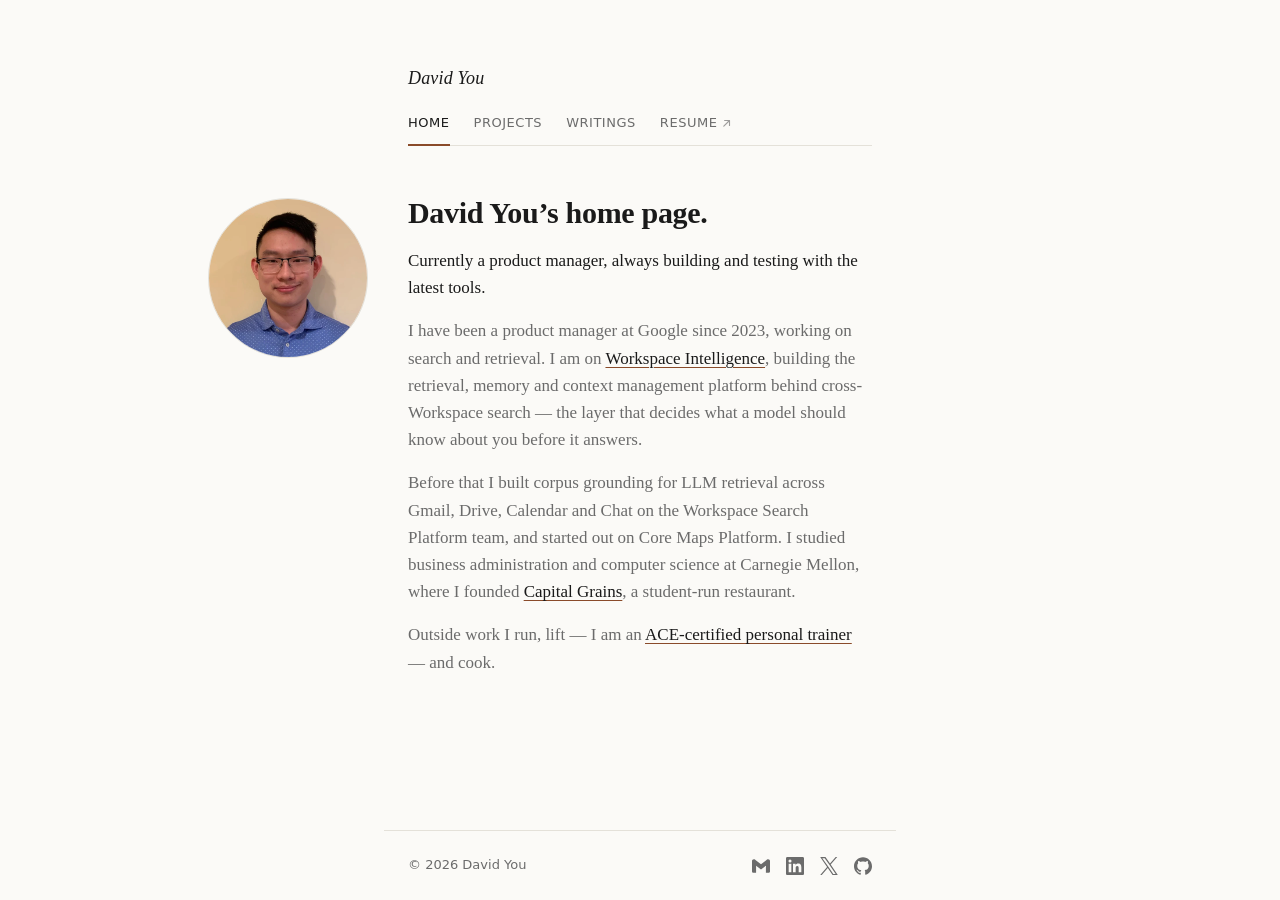
==== commit 90c00d11: "Add a Writings tab for listing published pieces New writings.html with a dated list and an empty sta" ====
--- a/index.html
+++ b/index.html
@@ -14,6 +14,7 @@
     <nav class="tabs" aria-label="Sections">
       <a href="./" aria-current="page">Home</a>
       <a href="./projects.html">Projects</a>
+      <a href="./writings.html">Writings</a>
       <a href="https://drive.google.com/file/d/1iJ3WU7tG5OrJ4wRIA_eMziXEtCBl7tZR/view?usp=sharing" target="_blank" rel="noopener">Resume<svg class="ext" viewBox="0 0 12 12" aria-hidden="true" focusable="false"><path d="M3.5 2h6.5v6.5M10 2 2.4 9.6"/></svg><span class="visually-hidden"> (opens in a new tab)</span></a>
     </nav>
 
--- a/styles.css
+++ b/styles.css
@@ -196,3 +196,24 @@
 @media (max-width: 30rem) {
   footer { flex-direction: column; align-items: flex-start; gap: 0.875rem; }
 }
+
+/* ---- writings ---- */
+.writings { list-style: none; margin: 0; padding: 0; }
+.writing {
+  display: grid;
+  grid-template-columns: 1fr auto;
+  column-gap: 1rem;
+  align-items: baseline;
+  padding: 1rem 0;
+  border-bottom: 1px solid var(--rule);
+}
+.writing:first-child { padding-top: 0; }
+.writing time {
+  font-family: var(--sans);
+  font-size: 0.8125rem;
+  color: var(--muted);
+  white-space: nowrap;
+}
+.writing p { grid-column: 1 / -1; margin: 0.25rem 0 0; }
+/* Hidden automatically once the list has an entry. */
+.writings:has(li) + .empty { display: none; }
